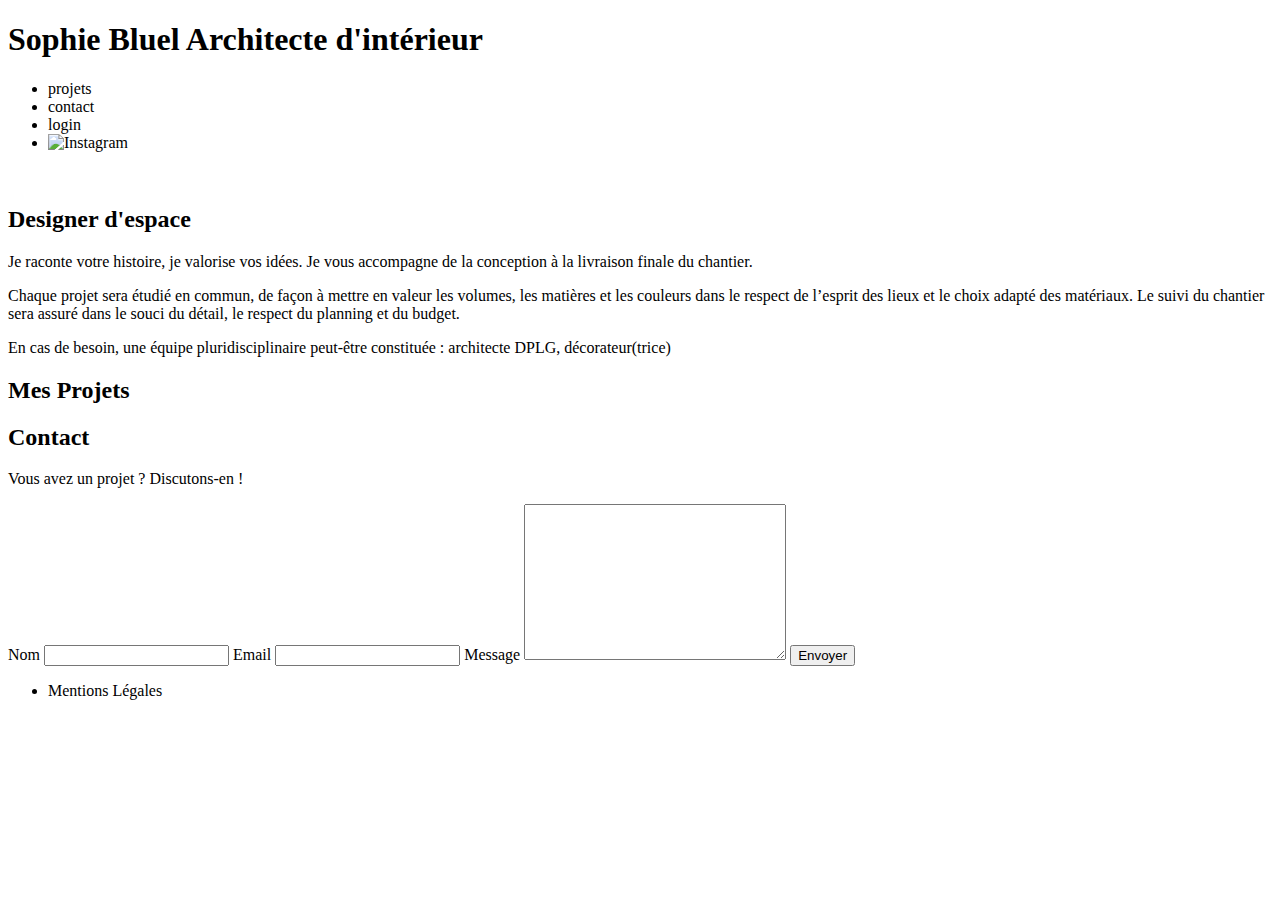
==== FrontEnd/index.html @ 5e572112 "Récupération des travaux depuis le back-end" ====
<!DOCTYPE html>
<html lang="fr">

<head>
	<meta charset="UTF-8">
	<title>Sophie Bluel - Architecte d'intérieur</title>
	<meta name="viewport" content="width=device-width, initial-scale=1.0">
	<link rel="preconnect" href="https://fonts.googleapis.com">
	<link rel="preconnect" href="https://fonts.gstatic.com" crossorigin>
	<link href="https://fonts.googleapis.com/css2?family=Syne:wght@700;800&family=Work+Sans&display=swap"
		rel="stylesheet">
	<meta name="description" content="">
	<link rel="stylesheet" href="./assets/style.css">
</head>

<body>
	<header>
		<h1>Sophie Bluel <span>Architecte d'intérieur</span></h1>
		<nav>
			<ul>
				<li>projets</li>
				<li>contact</li>
				<li>login</li>
				<li><img src="./assets/icons/instagram.png" alt="Instagram"></li>
			</ul>
		</nav>
	</header>
	<main>
		<section id="introduction">
			<figure>
				<img src="./assets/images/sophie-bluel.png" alt="">
			</figure>
			<article>
				<h2>Designer d'espace</h2>
				<p>Je raconte votre histoire, je valorise vos idées. Je vous accompagne de la conception à la livraison
					finale du chantier.</p>
				<p>Chaque projet sera étudié en commun, de façon à mettre en valeur les volumes, les matières et les
					couleurs dans le respect de l’esprit des lieux et le choix adapté des matériaux. Le suivi du
					chantier sera assuré dans le souci du détail, le respect du planning et du budget.</p>
				<p>En cas de besoin, une équipe pluridisciplinaire peut-être constituée : architecte DPLG,
					décorateur(trice)</p>
			</article>
		</section>
		<section id="portfolio">
			<h2>Mes Projets</h2>
			<div class="gallery">

			</div>
		</section>
		<section id="contact">
			<h2>Contact</h2>
			<p>Vous avez un projet ? Discutons-en !</p>
			<form action="#" method="post">
				<label for="name">Nom</label>
				<input type="text" name="name" id="name">
				<label for="email">Email</label>
				<input type="email" name="email" id="email">
				<label for="message">Message</label>
				<textarea name="message" id="message" cols="30" rows="10"></textarea>
				<input type="submit" value="Envoyer">
			</form>
		</section>
	</main>

	<footer>
		<nav>
			<ul>
				<li>Mentions Légales</li>
			</ul>
		</nav>
	</footer>
	<script src="./js/index.js"></script>
</body>

</html>
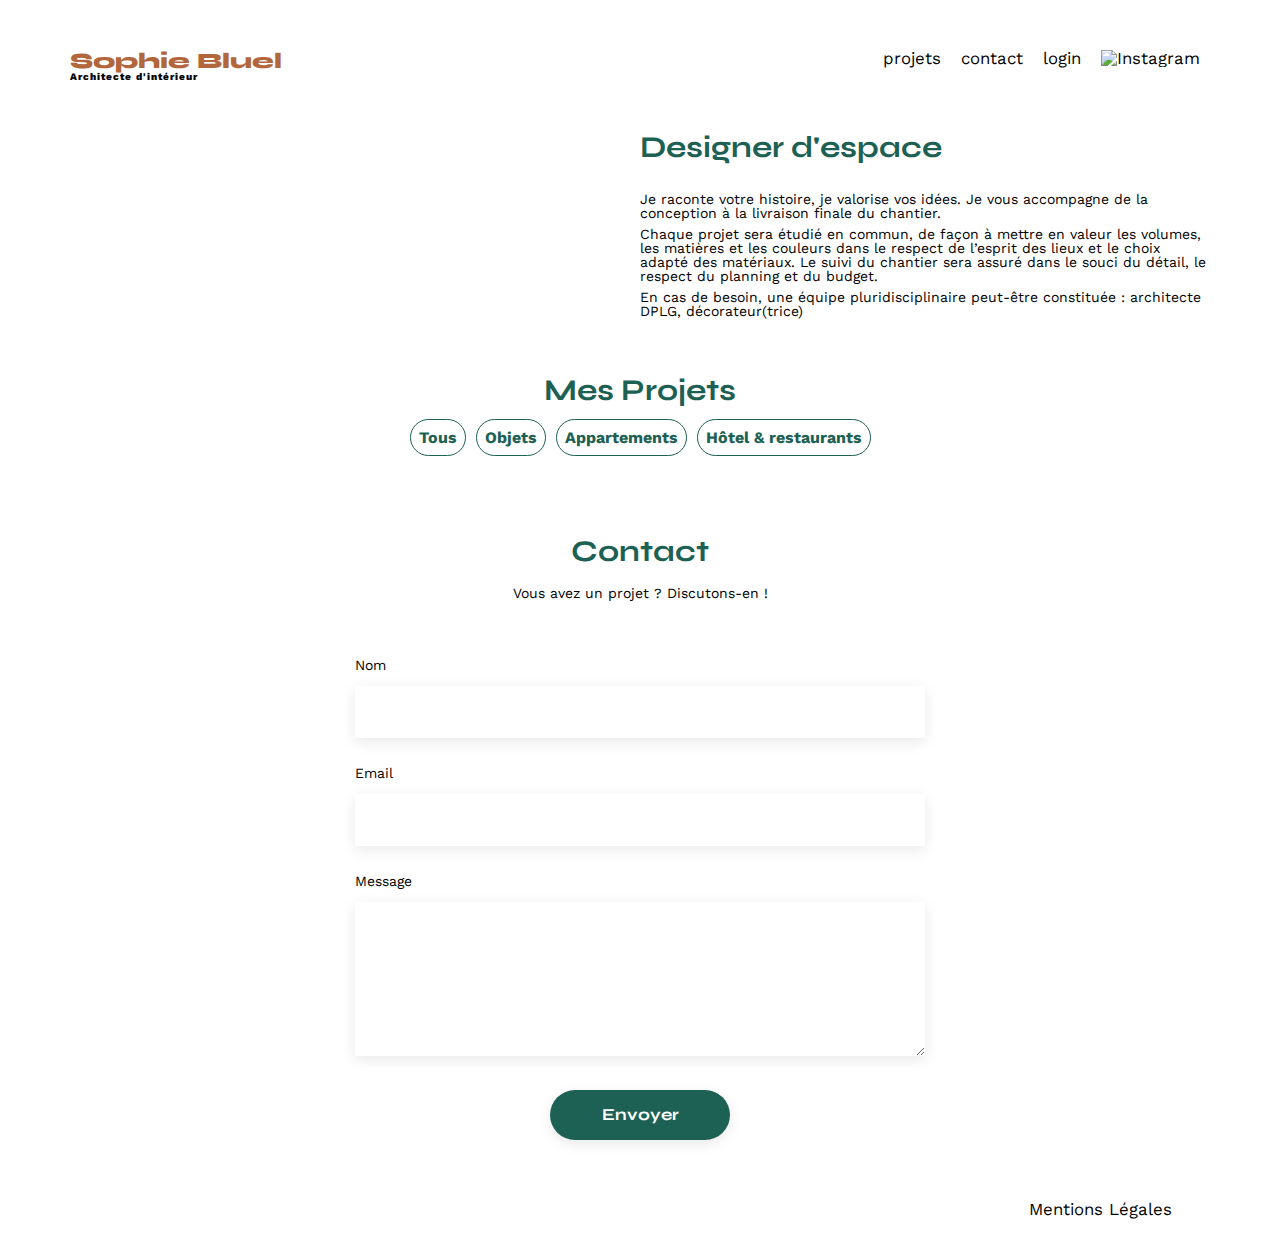
==== commit 2db535f8: "Authentification de l’utilisateur v2" ====
--- a/FrontEnd/index.html
+++ b/FrontEnd/index.html
@@ -6,6 +6,7 @@
 	<title>Sophie Bluel - Architecte d'intérieur</title>
 	<meta name="viewport" content="width=device-width, initial-scale=1.0">
 	<link rel="preconnect" href="https://fonts.googleapis.com">
+	<link rel="stylesheet" href="https://cdnjs.cloudflare.com/ajax/libs/font-awesome/6.2.1/css/all.min.css">
 	<link rel="preconnect" href="https://fonts.gstatic.com" crossorigin>
 	<link href="https://fonts.googleapis.com/css2?family=Syne:wght@700;800&family=Work+Sans&display=swap"
 		rel="stylesheet">
@@ -18,9 +19,9 @@
 		<h1>Sophie Bluel <span>Architecte d'intérieur</span></h1>
 		<nav>
 			<ul>
-				<li>projets</li>
-				<li>contact</li>
-				<li>login</li>
+				<li><a href="#">projets</a></li>
+				<li><a href="#contact">contact</a></li>
+				<li><a href="login.html">login</a></li>
 				<li><img src="./assets/icons/instagram.png" alt="Instagram"></li>
 			</ul>
 		</nav>
@@ -42,7 +43,16 @@
 			</article>
 		</section>
 		<section id="portfolio">
-			<h2>Mes Projets</h2>
+			<div class="entete">
+				<h2>Mes Projets</h2>
+				<button class="admin"><i class="fa-solid fa-pen-to-square"></i>Modifier</button>
+			</div>
+			<div class="filter">
+				<button type="submit" class="all">Tous</button>
+				<button type="submit" class="object">Objets</button>
+				<button type="submit" class="appart">Appartements</button>
+				<button type="submit" class="hotel">Hôtel & restaurants</button>
+			</div>
 			<div class="gallery">
 
 			</div>
--- a/FrontEnd/assets/style.css
+++ b/FrontEnd/assets/style.css
@@ -0,0 +1,346 @@
+/* http://meyerweb.com/eric/tools/css/reset/
+   v2.0 | 20110126
+   License: none (public domain)
+*/
+
+html,
+body,
+div,
+span,
+applet,
+object,
+iframe,
+h1,
+h2,
+h3,
+h4,
+h5,
+h6,
+p,
+blockquote,
+pre,
+a,
+abbr,
+acronym,
+address,
+big,
+cite,
+code,
+del,
+dfn,
+em,
+img,
+ins,
+kbd,
+q,
+s,
+samp,
+small,
+strike,
+strong,
+sub,
+sup,
+tt,
+var,
+b,
+u,
+i,
+center,
+dl,
+dt,
+dd,
+ol,
+ul,
+li,
+fieldset,
+form,
+label,
+legend,
+table,
+caption,
+tbody,
+tfoot,
+thead,
+tr,
+th,
+td,
+article,
+aside,
+canvas,
+details,
+embed,
+figure,
+figcaption,
+footer,
+header,
+hgroup,
+menu,
+nav,
+output,
+ruby,
+section,
+summary,
+time,
+mark,
+audio,
+video {
+	margin: 0;
+	padding: 0;
+	border: 0;
+	font-size: 100%;
+	font: inherit;
+	vertical-align: baseline;
+	color: #000000;
+	text-decoration: none;
+}
+
+/* HTML5 display-role reset for older browsers */
+article,
+aside,
+details,
+figcaption,
+figure,
+footer,
+header,
+hgroup,
+menu,
+nav,
+section {
+	display: block;
+}
+
+body {
+	line-height: 1;
+}
+
+ol,
+ul {
+	list-style: none;
+}
+
+li {
+	cursor: pointer;
+}
+
+blockquote,
+q {
+	quotes: none;
+}
+
+blockquote:before,
+blockquote:after,
+q:before,
+q:after {
+	content: '';
+	content: none;
+}
+
+table {
+	border-collapse: collapse;
+	border-spacing: 0;
+}
+
+/** end reset css**/
+body {
+	max-width: 1140px;
+	margin: auto;
+	font-family: 'Work Sans';
+	font-size: 14px;
+}
+
+header {
+	display: flex;
+	justify-content: space-between;
+	margin: 50px 0
+}
+
+section {
+	margin: 50px 0
+}
+
+h1 {
+	display: flex;
+	flex-direction: column;
+	font-family: 'Syne';
+	font-size: 22px;
+	font-weight: 800;
+	color: #B1663C
+}
+
+h1>span {
+	font-family: 'Work Sans';
+	font-size: 10px;
+	letter-spacing: 0.1em;
+	;
+}
+
+h2 {
+	font-family: 'Syne';
+	font-weight: 700;
+	font-size: 30px;
+	color: #1D6154
+}
+
+nav ul {
+	display: flex;
+	align-items: center;
+	list-style-type: none;
+
+}
+
+nav li {
+	padding: 0 10px;
+	font-size: 1.2em;
+}
+
+li:hover {
+	color: #B1663C;
+}
+
+/* index.html */
+
+#introduction {
+	display: flex;
+	align-items: center;
+}
+
+#introduction figure {
+	flex: 1
+}
+
+#introduction img {
+	display: block;
+	margin: auto;
+	width: 80%;
+}
+
+#introduction article {
+	flex: 1
+}
+
+#introduction h2 {
+	margin-bottom: 1em;
+}
+
+#introduction p {
+	margin-bottom: 0.5em;
+}
+
+
+div.entete {
+	display: flex;
+	flex-direction: row;
+	justify-content: center;
+	align-items: center;
+	width: 100%;
+	text-align: center;
+	margin-bottom: 1em;
+}
+
+div.entete h2 {
+	text-align: center;
+}
+
+button.admin {
+	border: none;
+	position: absolute;
+	right: 550px;
+	display: none;
+	background: none;
+	cursor: pointer;
+	font-family: 'Work Sans';
+}
+
+button.admin i {
+	margin-right: 3px;
+}
+
+div.filter {
+	display: flex;
+	justify-content: center;
+	width: 100%;
+	margin-bottom: 30px;
+}
+
+div.filter button {
+	background-color: #fff;
+	border: solid 1px #1D6154;
+	color: #1D6154;
+	padding: 8px;
+	border-radius: 60px;
+	margin: 0 5px;
+	cursor: pointer;
+	font-family: 'Work Sans';
+	font-weight: 700;
+	font-size: 16px;
+	height: 37px;
+}
+
+.gallery {
+	width: 100%;
+	display: grid;
+	grid-template-columns: 1fr 1fr 1fr;
+	grid-column-gap: 20px;
+	grid-row-gap: 20px;
+}
+
+.gallery img {
+	width: 100%;
+
+}
+
+#contact {
+	width: 50%;
+	margin: auto;
+}
+
+#contact>* {
+	text-align: center;
+
+}
+
+#contact h2 {
+	margin-bottom: 20px;
+}
+
+#contact form {
+	text-align: left;
+	margin-top: 30px;
+	display: flex;
+	flex-direction: column;
+}
+
+#contact input {
+	height: 50px;
+	font-size: 1.2em;
+	border: none;
+	box-shadow: 0px 4px 14px rgba(0, 0, 0, 0.09);
+}
+
+#contact label {
+	margin: 2em 0 1em 0;
+}
+
+#contact textarea {
+	border: none;
+	box-shadow: 0px 4px 14px rgba(0, 0, 0, 0.09);
+}
+
+input[type="submit"] {
+	font-family: 'Syne';
+	font-weight: 700;
+	color: white;
+	background-color: #1D6154;
+	margin: 2em auto;
+	width: 180px;
+	text-align: center;
+	border-radius: 60px;
+}
+
+/* footer */
+
+footer nav ul {
+	display: flex;
+	justify-content: flex-end;
+	margin: 2em
+}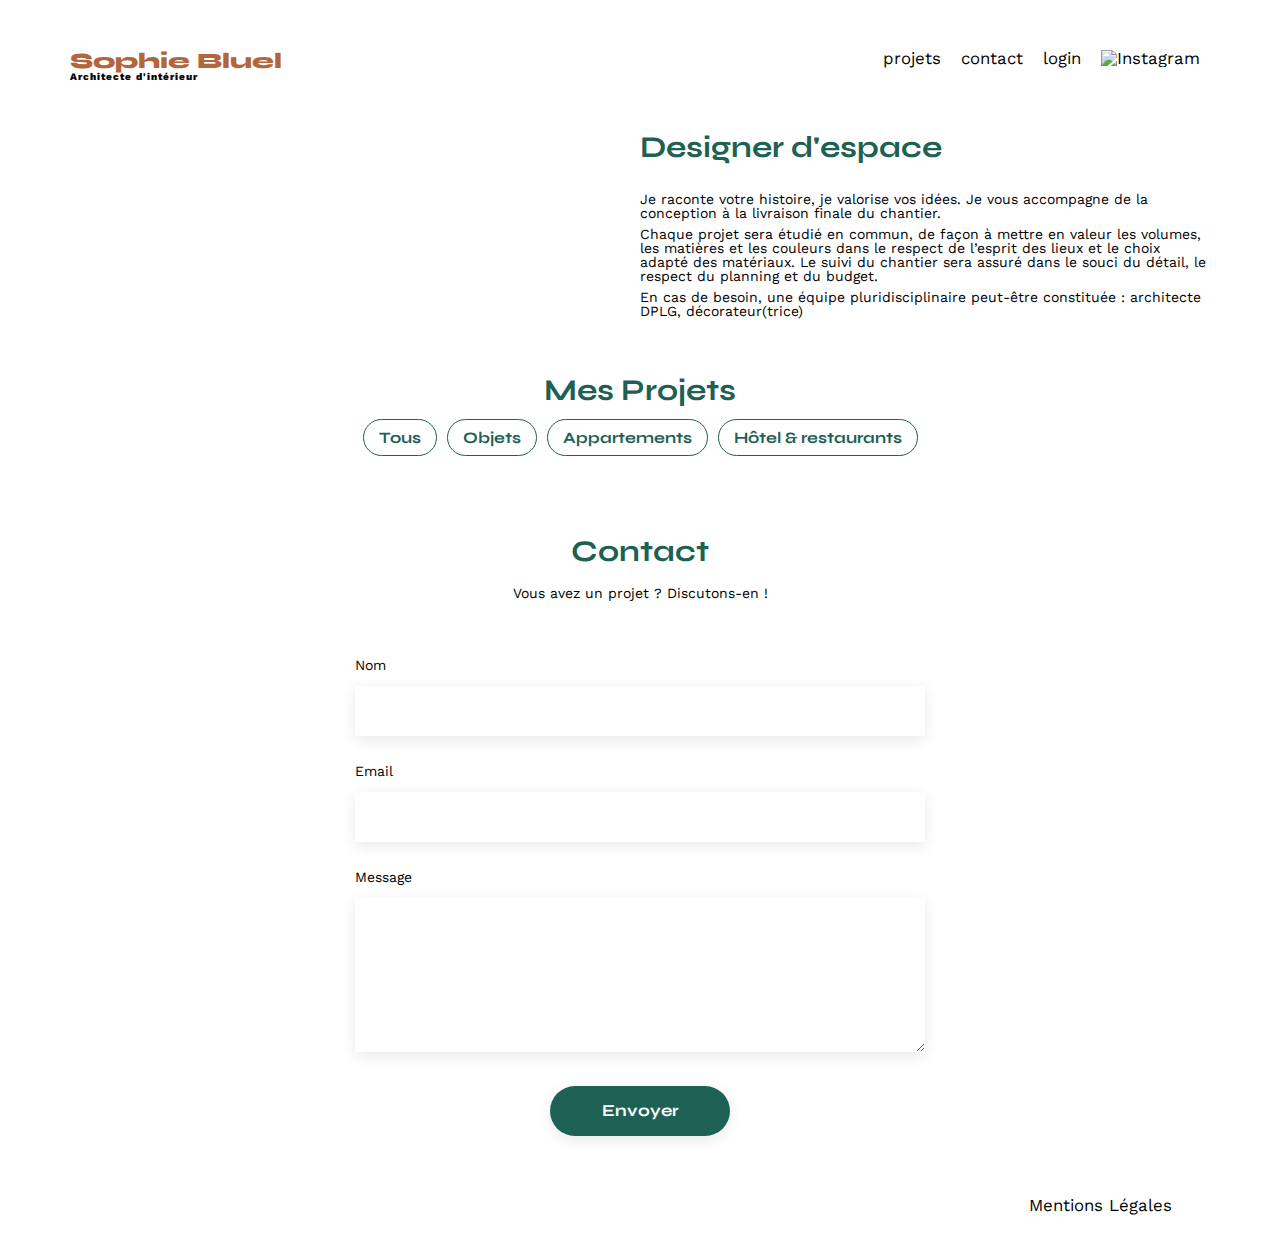
==== commit 9a7f2d1e: "ajout class active sur bouton filtre" ====
--- a/FrontEnd/index.html
+++ b/FrontEnd/index.html
@@ -45,13 +45,30 @@
 		<section id="portfolio">
 			<div class="entete">
 				<h2>Mes Projets</h2>
-				<button class="admin"><i class="fa-solid fa-pen-to-square"></i>Modifier</button>
+				<button class="admin modal-btn modal-trigger"><i class="fa-solid fa-pen-to-square"></i>Modifier</button>
+				<div class="modal-container">
+
+					<div class="overlay modal-trigger"></div>
+
+					<div class="modal" role="dialog" aria-labelledby="modalTitle">
+						<button class="close-modal modal-trigger"><i class="fa-solid fa-xmark"></i></button>
+
+						<div class="contenumodal">
+							<h3 id="modalTitle">Galerie photo</h3>
+							<div class="galleryModal">
+
+							</div>
+							<hr>
+							<button type="submit">Ajouter une photo</button>
+						</div>
+					</div>
+				</div>
 			</div>
 			<div class="filter">
-				<button type="submit" class="all">Tous</button>
-				<button type="submit" class="object">Objets</button>
-				<button type="submit" class="appart">Appartements</button>
-				<button type="submit" class="hotel">Hôtel & restaurants</button>
+				<button type="submit" class="btnFilter" id="btnFilter0">Tous</button>
+				<button type="submit" class="btnFilter" id="btnFilter1">Objets</button>
+				<button type="submit" class="btnFilter" id="btnFilter2">Appartements</button>
+				<button type="submit" class="btnFilter" id="btnFilter3">Hôtel & restaurants</button>
 			</div>
 			<div class="gallery">
 
@@ -79,7 +96,10 @@
 			</ul>
 		</nav>
 	</footer>
+
+
 	<script src="./js/index.js"></script>
+	<script type="module" src="./js/modal.js"></script>
 </body>
 
 </html>--- a/FrontEnd/assets/style.css
+++ b/FrontEnd/assets/style.css
@@ -2,6 +2,10 @@
    v2.0 | 20110126
    License: none (public domain)
 */
+
+* {
+	box-sizing: border-box;
+}
 
 html,
 body,
@@ -241,7 +245,7 @@
 	text-align: center;
 }
 
-button.admin {
+button.modal-btn {
 	border: none;
 	position: absolute;
 	right: 550px;
@@ -251,10 +255,139 @@
 	font-family: 'Work Sans';
 }
 
-button.admin i {
+button.modal-btn i {
+	background: none;
+	border: none;
+	cursor: pointer;
 	margin-right: 3px;
 }
 
+div.modal-container {
+	visibility: hidden;
+	position: fixed;
+	display: flex;
+	justify-content: center;
+	align-items: center;
+	top: 0;
+	width: 100vw;
+	height: 100vh;
+	transition: visibility .4s;
+}
+
+div.modal-container.active {
+	visibility: visible;
+	display: flex;
+	justify-content: center;
+	align-items: center;
+}
+
+div.overlay {
+	opacity: 0;
+	position: absolute;
+	width: 100%;
+	height: 100%;
+	background: #000000d3;
+	transition: opacity 0.4s 0.2s ease-out;
+}
+
+div.modal-container.active .overlay {
+	opacity: 1;
+	transition: opacity 0.4s ease-out;
+}
+
+div.modal {
+	display: flex;
+	flex-direction: column;
+	justify-content: space-around;
+	height: 688px;
+	width: 630px;
+	opacity: 0;
+	padding: 30px 100px;
+	border-radius: 5px;
+	background: #ffffff;
+	scale: 0.2;
+	transition: opacity .4s ease-out, scale 1s cubic-bezier(.5, -1, 0, 1);
+}
+
+div.modal-container.active .modal {
+	opacity: 1;
+	scale: 1;
+	transition: opacity .4s .2s ease-out, scale 1s cubic-bezier(.5, -1, 0, 1);
+}
+
+button.close-modal {
+	padding: 8px;
+	border: none;
+	font-size: 20px;
+	position: absolute;
+	top: 7px;
+	right: 7px;
+	background: none;
+}
+
+button.close-modal i {
+	cursor: pointer;
+}
+
+div.contenumodal {
+	display: flex;
+	flex-direction: column;
+	justify-content: space-around;
+	align-items: center;
+	height: 100%;
+}
+
+div.contenumodal h3 {
+	font-size: 26px;
+}
+
+div.galleryModal {
+	display: grid;
+	grid-template-columns: 17% 17% 17% 17% 17%;
+	gap: 30px 10px;
+	width: 100%;
+	max-height: 450px;
+	justify-content: center;
+	overflow-y: hidden;
+}
+
+div.galleryModal img {
+	width: 100%;
+}
+
+div.galleryModal p {
+	position: fixed;
+	margin: -95px 53px;
+	cursor: pointer;
+	transition: .2s;
+	font-size: 18px;
+}
+
+div.galleryModal p i:hover {
+	color: #1D6154;
+}
+
+div.contenumodal hr {
+	background: #000;
+	width: 100%;
+	height: 1px;
+	margin: 0;
+	padding: 0;
+}
+
+div.contenumodal button {
+	font-family: 'Syne';
+	font-weight: 700;
+	color: white;
+	background-color: #1D6154;
+	padding: 10px 30px;
+	text-align: center;
+	border-radius: 60px;
+	cursor: pointer;
+	border: none;
+	margin-bottom: 15px;
+}
+
 div.filter {
 	display: flex;
 	justify-content: center;
@@ -262,18 +395,23 @@
 	margin-bottom: 30px;
 }
 
-div.filter button {
+.btnFilter {
 	background-color: #fff;
 	border: solid 1px #1D6154;
 	color: #1D6154;
-	padding: 8px;
+	padding: 6px 15px;
 	border-radius: 60px;
 	margin: 0 5px;
 	cursor: pointer;
-	font-family: 'Work Sans';
+	font-family: 'Syne';
 	font-weight: 700;
 	font-size: 16px;
 	height: 37px;
+}
+
+.btnFilterActive {
+	background-color: #1D6154;
+	color: #fff;
 }
 
 .gallery {
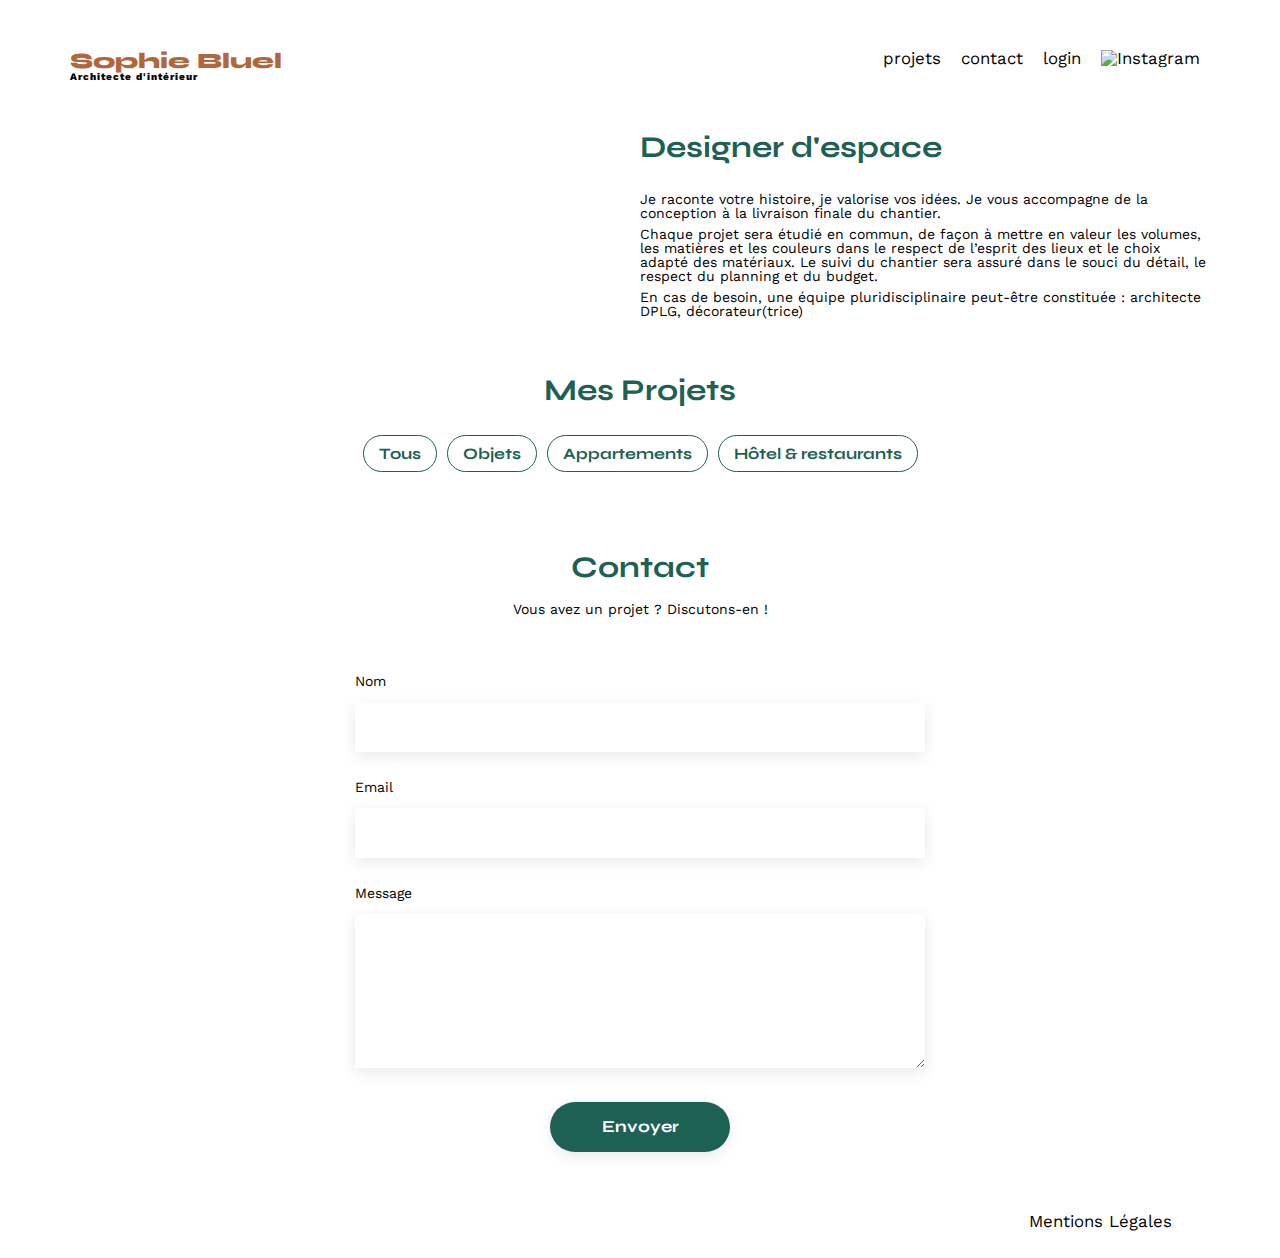
==== commit 6f6993fb: "Envoi d’un nouveau projet au back-end via le formulaire de la modale" ====
--- a/FrontEnd/index.html
+++ b/FrontEnd/index.html
@@ -15,6 +15,9 @@
 </head>
 
 <body>
+
+	<button class="modal-trigger btnHeaderModif"><i class="fa-solid fa-pen-to-square"></i>Mode édition</button>
+
 	<header>
 		<h1>Sophie Bluel <span>Architecte d'intérieur</span></h1>
 		<nav>
@@ -45,22 +48,59 @@
 		<section id="portfolio">
 			<div class="entete">
 				<h2>Mes Projets</h2>
-				<button class="admin modal-btn modal-trigger"><i class="fa-solid fa-pen-to-square"></i>Modifier</button>
+				<button class="modal-btn modal-trigger"><i class="fa-solid fa-pen-to-square"></i>Modifier</button>
 				<div class="modal-container">
 
 					<div class="overlay modal-trigger"></div>
 
 					<div class="modal" role="dialog" aria-labelledby="modalTitle">
+						<button class="btnArrowModal"><i class="fa-solid fa-arrow-left"></i></button>
 						<button class="close-modal modal-trigger"><i class="fa-solid fa-xmark"></i></button>
+						<!-- -------------------------------------------------------------------- -->
+						<div class="contenumodal delete">
 
-						<div class="contenumodal">
 							<h3 id="modalTitle">Galerie photo</h3>
 							<div class="galleryModal">
 
 							</div>
 							<hr>
-							<button type="submit">Ajouter une photo</button>
+							<button class="btnModal btnAjouter" type="submit">Ajouter une photo</button>
 						</div>
+						<!-- -------------------------------------------------------------------- -->
+						<div class="contenumodal add">
+
+							<h3 id="modalTitle">Ajout photo</h3>
+							<div class="formModal">
+								<form method="POST" id="idFormModal">
+									<div class="formImg">
+										<i class="fa-regular fa-image"></i>
+										<label for="image">+ Ajouter photo</label>
+										<input type="file" id="image" class="inputImage" name="image"
+											accept="image/png, image/jpeg">
+										<p>jpg, png : 4mo max</p>
+									</div>
+
+									<div class="formTitle">
+										<label for="title">Titre</label>
+										<input type="text" id="title" class="inputTitle" name="title">
+									</div>
+
+									<div class="formCate">
+										<label for="category">Catégorie</label>
+										<select id="category" class="selectCategory" name="category">
+											<option value="0">Sélectionner une catégorie</option>
+											<option value="1">Objets</option>
+											<option value="2">Appartements</option>
+											<option value="3">Hôtels & restaurants</option>
+										</select>
+									</div>
+								</form>
+							</div>
+							<hr>
+							<p class="msg"></p>
+							<button class="btnModal btnValider" type="submit">Valider</button>
+						</div>
+						<!-- -------------------------------------------------------------------- -->
 					</div>
 				</div>
 			</div>
@@ -70,6 +110,7 @@
 				<button type="submit" class="btnFilter" id="btnFilter2">Appartements</button>
 				<button type="submit" class="btnFilter" id="btnFilter3">Hôtel & restaurants</button>
 			</div>
+			<p class="msg errorGallery"></p>
 			<div class="gallery">
 
 			</div>
@@ -97,9 +138,7 @@
 		</nav>
 	</footer>
 
-
-	<script src="./js/index.js"></script>
-	<script type="module" src="./js/modal.js"></script>
+	<script type="module" src="./js/index.js"></script>
 </body>
 
 </html>--- a/FrontEnd/assets/style.css
+++ b/FrontEnd/assets/style.css
@@ -158,6 +158,26 @@
 	margin: 50px 0
 }
 
+button.btnHeaderModif {
+	border: none;
+	color: #fff;
+	background: #000000;
+	font-family: 'Work Sans';
+	width: 100%;
+	height: 50px;
+	display: none;
+	justify-content: center;
+	align-items: center;
+	cursor: pointer;
+	padding: 0;
+	border-radius: 0 0 10px 10px;
+}
+
+button.btnHeaderModif i {
+	color: #fff;
+	margin-right: 3px;
+}
+
 section {
 	margin: 50px 0
 }
@@ -238,7 +258,7 @@
 	align-items: center;
 	width: 100%;
 	text-align: center;
-	margin-bottom: 1em;
+	margin-bottom: 30px;
 }
 
 div.entete h2 {
@@ -329,6 +349,18 @@
 	cursor: pointer;
 }
 
+button.btnArrowModal {
+	padding: 8px;
+	border: none;
+	font-size: 20px;
+	position: absolute;
+	top: 7px;
+	left: 7px;
+	background: none;
+	display: none;
+	cursor: pointer;
+}
+
 div.contenumodal {
 	display: flex;
 	flex-direction: column;
@@ -375,17 +407,127 @@
 	padding: 0;
 }
 
-div.contenumodal button {
+div.contenumodal .btnModal {
 	font-family: 'Syne';
 	font-weight: 700;
 	color: white;
 	background-color: #1D6154;
-	padding: 10px 30px;
+	padding: 10px 60px;
 	text-align: center;
 	border-radius: 60px;
 	cursor: pointer;
 	border: none;
 	margin-bottom: 15px;
+}
+
+div.contenumodal .btnValider {
+	background: #A7A7A7;
+}
+
+p.msg {
+	text-align: center;
+	margin-bottom: 10px;
+}
+
+div.delete {
+	display: flex;
+}
+
+div.add {
+	display: none;
+}
+
+div.formModal {
+	width: 100%;
+	height: 60%;
+}
+
+div.formModal form {
+	display: flex;
+	flex-direction: column;
+	justify-content: space-evenly;
+	align-items: center;
+	width: 100%;
+	height: 100%;
+}
+
+form div.formImg {
+	width: 100%;
+	background-color: #E8F1F6;
+	display: flex;
+	flex-direction: column;
+	height: 160px;
+	justify-content: space-evenly;
+	align-items: center;
+}
+
+form div.formImg img {
+	height: 100%;
+}
+
+input[type="file" i] {
+	display: none;
+
+}
+
+.fa-image:before {
+	font-size: 70px;
+	color: #B9C5CC;
+}
+
+div.formImg label {
+	background-color: #CBD6DC;
+	color: #306685;
+	padding: 10px 40px;
+	border-radius: 50px;
+	text-align: center;
+	cursor: pointer;
+	font-weight: 900;
+}
+
+div.formImg p {
+	color: #444444;
+	font-size: 10px;
+}
+
+form div.formTitle {
+	width: 100%;
+	display: flex;
+	flex-direction: column;
+	align-items: start;
+}
+
+form div.formCate {
+	width: 100%;
+	display: flex;
+	flex-direction: column;
+	align-items: start;
+}
+
+div.formModal form input {
+	height: 50px;
+	font-size: 1.2em;
+	border: none;
+	box-shadow: 0px 4px 14px rgba(0, 0, 0, 0.09);
+	width: 100%;
+	margin-top: 5px;
+	font-family: "Work Sans";
+}
+
+div.formModal form select {
+	height: 50px;
+	font-size: 1.2em;
+	border: none;
+	box-shadow: 0px 4px 14px rgba(0, 0, 0, 0.09);
+	width: 100%;
+	margin-top: 5px;
+	font-family: "Work Sans";
+	cursor: pointer;
+}
+
+div.formModal form select option {
+	font-family: "Work Sans";
+	height: 20px;
 }
 
 div.filter {
@@ -407,11 +549,20 @@
 	font-weight: 700;
 	font-size: 16px;
 	height: 37px;
+	transition: .3s;
+}
+
+.btnFilter:hover {
+	background-color: #1d61542c;
 }
 
 .btnFilterActive {
 	background-color: #1D6154;
 	color: #fff;
+}
+
+.btnFilterActive:hover {
+	background-color: #1D6154;
 }
 
 .gallery {
@@ -424,7 +575,12 @@
 
 .gallery img {
 	width: 100%;
-
+}
+
+.gallery figcaption {
+	font-size: 13px;
+	margin-top: 4px;
+	color: #3D3D3D;
 }
 
 #contact {
